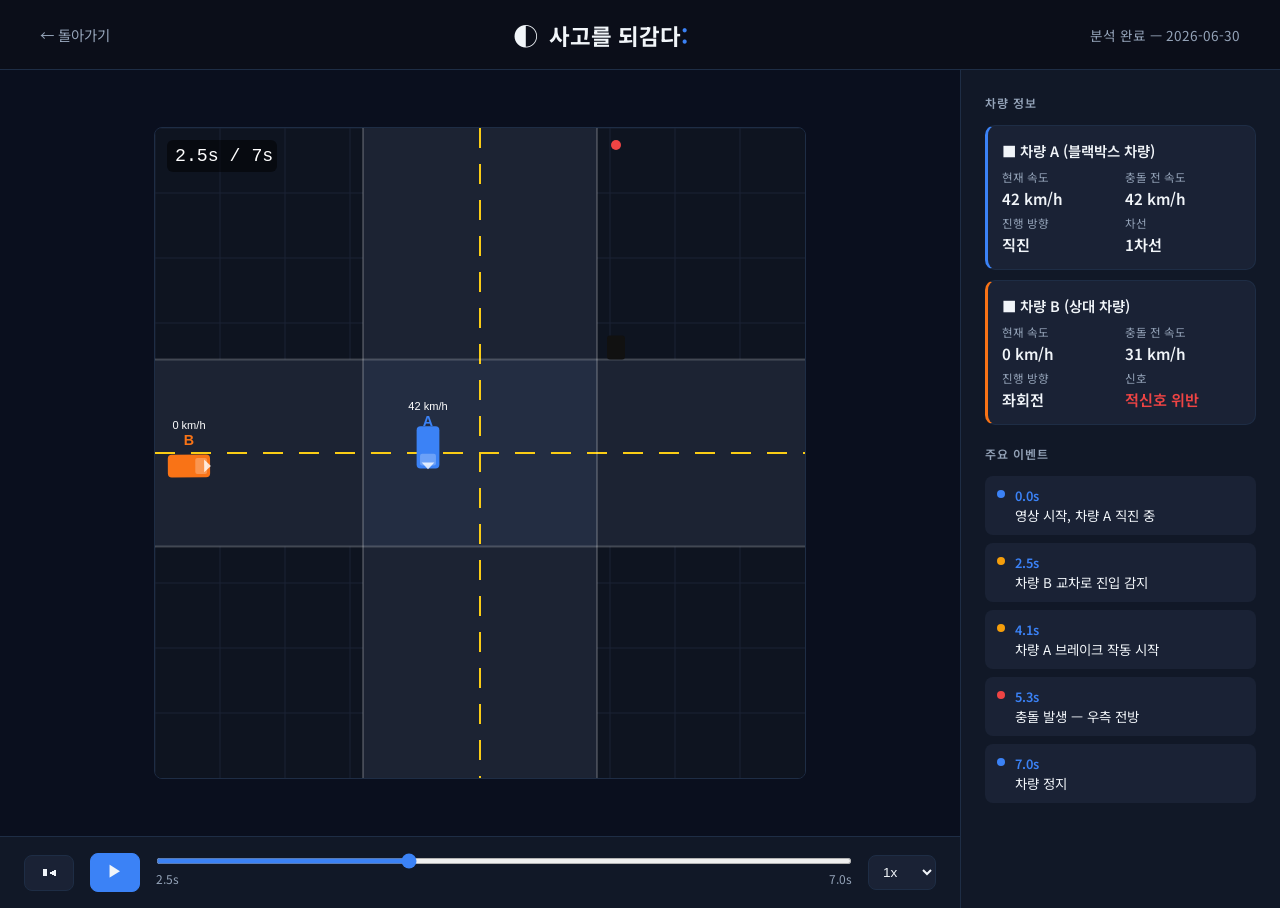
==== simulation.html @ af20b3fb "Add files via upload" ====
<!DOCTYPE html>
<html lang="ko">
<head>
  <meta charset="UTF-8" />
  <meta name="viewport" content="width=device-width, initial-scale=1.0" />
  <title>사고를 되감다: AI 기반 교통사고 재현 시스템</title>
  <link rel="stylesheet" href="style.css" />
</head>
<body>

  <header class="sim-header">
    <a href="index.html" class="back-btn">&#8592; 돌아가기</a>
    <div class="logo">
      <span class="logo-icon">&#9680;</span>
      <span class="logo-text">사고를 되감다<span class="accent">:</span></span>
    </div>
    <span style="color: var(--text2); font-size: 0.85rem;">분석 완료 &mdash; 2026-06-30</span>
  </header>

  <div class="sim-layout">

    <!-- 캔버스 영역 -->
    <div class="sim-canvas-area">
      <div class="sim-canvas-wrap">
        <canvas id="simCanvas"></canvas>
      </div>

      <div class="sim-controls">
        <button class="ctrl-btn" id="rewindBtn" title="처음으로">&#9646;&#9664;</button>
        <button class="ctrl-btn active" id="playBtn" title="재생/일시정지">&#9654;</button>

        <div class="timeline">
          <input type="range" class="timeline-bar" id="timelineBar" min="0" max="100" value="0" />
          <div class="timeline-labels">
            <span id="curTime">0.0s</span>
            <span id="totalTime">7.0s</span>
          </div>
        </div>

        <select class="speed-select" id="speedSelect">
          <option value="0.5">0.5x</option>
          <option value="1" selected>1x</option>
          <option value="2">2x</option>
        </select>
      </div>
    </div>

    <!-- 사이드 패널 -->
    <aside class="sim-panel">

      <div class="panel-section">
        <p class="panel-title">차량 정보</p>

        <div class="vehicle-card car-a">
          <span class="vehicle-label">&#9632; 차량 A (블랙박스 차량)</span>
          <div class="vehicle-stats">
            <div class="stat">
              <span class="stat-key">현재 속도</span>
              <span class="stat-val" id="speedA">0 km/h</span>
            </div>
            <div class="stat">
              <span class="stat-key">충돌 전 속도</span>
              <span class="stat-val">42 km/h</span>
            </div>
            <div class="stat">
              <span class="stat-key">진행 방향</span>
              <span class="stat-val">직진</span>
            </div>
            <div class="stat">
              <span class="stat-key">차선</span>
              <span class="stat-val">1차선</span>
            </div>
          </div>
        </div>

        <div class="vehicle-card car-b">
          <span class="vehicle-label">&#9632; 차량 B (상대 차량)</span>
          <div class="vehicle-stats">
            <div class="stat">
              <span class="stat-key">현재 속도</span>
              <span class="stat-val" id="speedB">0 km/h</span>
            </div>
            <div class="stat">
              <span class="stat-key">충돌 전 속도</span>
              <span class="stat-val">31 km/h</span>
            </div>
            <div class="stat">
              <span class="stat-key">진행 방향</span>
              <span class="stat-val">좌회전</span>
            </div>
            <div class="stat">
              <span class="stat-key">신호</span>
              <span class="stat-val" style="color: #ef4444;">적신호 위반</span>
            </div>
          </div>
        </div>
      </div>

      <div class="panel-section">
        <p class="panel-title">주요 이벤트</p>
        <div class="event-list">
          <div class="event-item">
            <div class="event-dot"></div>
            <div>
              <div class="event-time">0.0s</div>
              <div>영상 시작, 차량 A 직진 중</div>
            </div>
          </div>
          <div class="event-item">
            <div class="event-dot warn"></div>
            <div>
              <div class="event-time">2.5s</div>
              <div>차량 B 교차로 진입 감지</div>
            </div>
          </div>
          <div class="event-item">
            <div class="event-dot warn"></div>
            <div>
              <div class="event-time">4.1s</div>
              <div>차량 A 브레이크 작동 시작</div>
            </div>
          </div>
          <div class="event-item">
            <div class="event-dot danger"></div>
            <div>
              <div class="event-time">5.3s</div>
              <div>충돌 발생 &mdash; 우측 전방</div>
            </div>
          </div>
          <div class="event-item">
            <div class="event-dot"></div>
            <div>
              <div class="event-time">7.0s</div>
              <div>차량 정지</div>
            </div>
          </div>
        </div>
      </div>


    </aside>
  </div>

  <script src="simulation.js"></script>
</body>
</html>
---- style.css ----
@import url('https://fonts.googleapis.com/css2?family=Noto+Sans+KR:wght@300;400;500;700&display=swap');

* {
  margin: 0;
  padding: 0;
  box-sizing: border-box;
}

:root {
  --bg: #0b0e1a;
  --bg2: #111827;
  --bg3: #1a2235;
  --accent: #3b82f6;
  --accent2: #60a5fa;
  --danger: #ef4444;
  --success: #22c55e;
  --text: #f1f5f9;
  --text2: #94a3b8;
  --border: #1e2d45;
  --radius: 14px;
}

body {
  font-family: 'Noto Sans KR', sans-serif;
  background: var(--bg);
  color: var(--text);
  min-height: 100vh;
}

/* ─── Header ─── */
.header {
  display: flex;
  align-items: center;
  justify-content: space-between;
  padding: 20px 60px;
  border-bottom: 1px solid var(--border);
  position: sticky;
  top: 0;
  background: rgba(11, 14, 26, 0.9);
  backdrop-filter: blur(12px);
  z-index: 100;
}

.logo {
  display: flex;
  align-items: center;
  gap: 10px;
  font-size: 1.4rem;
  font-weight: 700;
}

.logo-icon {
  font-size: 1.6rem;
}

.accent {
  color: var(--accent);
}

nav {
  display: flex;
  gap: 32px;
}

nav a {
  color: var(--text2);
  text-decoration: none;
  font-size: 0.9rem;
  transition: color 0.2s;
}

nav a:hover {
  color: var(--text);
}

/* ─── Hero ─── */
.hero {
  text-align: center;
  padding: 80px 20px 40px;
}

.hero h1 {
  font-size: 3rem;
  font-weight: 700;
  line-height: 1.3;
  margin-bottom: 16px;
}

.subtitle {
  color: var(--text2);
  font-size: 1.1rem;
  max-width: 500px;
  margin: 0 auto;
  line-height: 1.6;
}

/* ─── Upload ─── */
.upload-section {
  max-width: 700px;
  margin: 40px auto;
  padding: 0 20px;
  display: flex;
  flex-direction: column;
  gap: 20px;
}

.upload-card {
  background: var(--bg2);
  border: 1px solid var(--border);
  border-radius: var(--radius);
  overflow: hidden;
}

.upload-area {
  display: flex;
  flex-direction: column;
  align-items: center;
  justify-content: center;
  padding: 60px 40px;
  cursor: pointer;
  border: 2px dashed var(--border);
  margin: 16px;
  border-radius: 10px;
  transition: all 0.2s;
  gap: 10px;
}

.upload-area:hover,
.upload-area.drag-over {
  border-color: var(--accent);
  background: rgba(59, 130, 246, 0.05);
}

.upload-icon {
  font-size: 3rem;
  margin-bottom: 8px;
}

.upload-title {
  font-size: 1.1rem;
  font-weight: 500;
}

.upload-sub {
  color: var(--text2);
  font-size: 0.9rem;
}

.upload-format {
  color: var(--text2);
  font-size: 0.8rem;
  margin-top: 4px;
}

.file-preview {
  padding: 20px;
  display: flex;
  flex-direction: column;
  gap: 16px;
}

.file-info {
  display: flex;
  align-items: center;
  gap: 14px;
  padding: 14px 16px;
  background: var(--bg3);
  border-radius: 10px;
}

.file-icon {
  font-size: 1.6rem;
}

.file-name {
  font-weight: 500;
  font-size: 0.95rem;
  word-break: break-all;
}

.file-size {
  color: var(--text2);
  font-size: 0.82rem;
  margin-top: 2px;
}

.remove-btn {
  margin-left: auto;
  background: none;
  border: none;
  color: var(--text2);
  cursor: pointer;
  font-size: 1.1rem;
  padding: 4px 8px;
  border-radius: 6px;
  transition: background 0.2s;
}

.remove-btn:hover {
  background: rgba(239, 68, 68, 0.15);
  color: var(--danger);
}

.video-preview {
  width: 100%;
  border-radius: 8px;
  background: #000;
  max-height: 300px;
}

/* ─── Options ─── */
.options-row {
  display: flex;
  gap: 20px;
  flex-wrap: wrap;
}

.option-label {
  display: flex;
  align-items: center;
  gap: 8px;
  cursor: pointer;
  color: var(--text2);
  font-size: 0.9rem;
  user-select: none;
}

.option-label input {
  accent-color: var(--accent);
  width: 16px;
  height: 16px;
}

/* ─── Analyze Button ─── */
.analyze-btn {
  width: 100%;
  padding: 18px;
  border-radius: var(--radius);
  border: none;
  background: var(--bg3);
  color: var(--text2);
  font-size: 1rem;
  font-family: 'Noto Sans KR', sans-serif;
  font-weight: 500;
  cursor: not-allowed;
  transition: all 0.3s;
}

.analyze-btn.ready {
  background: var(--accent);
  color: #fff;
  cursor: pointer;
  box-shadow: 0 0 30px rgba(59, 130, 246, 0.4);
}

.analyze-btn.ready:hover {
  background: var(--accent2);
  transform: translateY(-2px);
  box-shadow: 0 0 40px rgba(59, 130, 246, 0.6);
}

/* ─── Loading ─── */
.loading-section {
  display: flex;
  justify-content: center;
  align-items: center;
  padding: 60px 20px;
}

.loading-card {
  background: var(--bg2);
  border: 1px solid var(--border);
  border-radius: var(--radius);
  padding: 50px 60px;
  text-align: center;
  max-width: 500px;
  width: 100%;
  display: flex;
  flex-direction: column;
  gap: 16px;
  align-items: center;
}

.spinner {
  width: 56px;
  height: 56px;
  border: 4px solid var(--border);
  border-top-color: var(--accent);
  border-radius: 50%;
  animation: spin 0.9s linear infinite;
  margin-bottom: 8px;
}

@keyframes spin {
  to { transform: rotate(360deg); }
}

.loading-card h2 {
  font-size: 1.2rem;
  font-weight: 500;
}

.loading-card p {
  color: var(--text2);
  font-size: 0.9rem;
}

.progress-bar {
  width: 100%;
  height: 6px;
  background: var(--border);
  border-radius: 999px;
  overflow: hidden;
  margin-top: 8px;
}

.progress-fill {
  height: 100%;
  background: var(--accent);
  border-radius: 999px;
  transition: width 0.1s linear;
  width: 0%;
}

.progress-text {
  font-size: 0.85rem;
  color: var(--accent);
  font-weight: 600;
}

/* ─── Features ─── */
.features {
  display: flex;
  justify-content: center;
  gap: 24px;
  padding: 60px 40px;
  flex-wrap: wrap;
}

.feature-card {
  background: var(--bg2);
  border: 1px solid var(--border);
  border-radius: var(--radius);
  padding: 32px 28px;
  width: 220px;
  text-align: center;
  transition: border-color 0.2s, transform 0.2s;
}

.feature-card:hover {
  border-color: var(--accent);
  transform: translateY(-4px);
}

.feature-icon {
  font-size: 2.2rem;
  margin-bottom: 14px;
}

.feature-card h3 {
  font-size: 1rem;
  font-weight: 600;
  margin-bottom: 8px;
}

.feature-card p {
  color: var(--text2);
  font-size: 0.85rem;
  line-height: 1.6;
}

/* ─── Footer ─── */
.footer {
  text-align: center;
  padding: 30px;
  color: var(--text2);
  font-size: 0.85rem;
  border-top: 1px solid var(--border);
  margin-top: 40px;
}

/* ─── Simulation Page ─── */
.sim-header {
  display: flex;
  align-items: center;
  justify-content: space-between;
  padding: 16px 40px;
  border-bottom: 1px solid var(--border);
  background: rgba(11, 14, 26, 0.95);
}

.back-btn {
  display: flex;
  align-items: center;
  gap: 8px;
  color: var(--text2);
  text-decoration: none;
  font-size: 0.9rem;
  transition: color 0.2s;
}

.back-btn:hover {
  color: var(--text);
}

.sim-layout {
  display: grid;
  grid-template-columns: 1fr 320px;
  height: calc(100vh - 62px);
}

.sim-canvas-area {
  display: flex;
  flex-direction: column;
  background: #0a0f1e;
  position: relative;
}

.sim-canvas-wrap {
  flex: 1;
  display: flex;
  align-items: center;
  justify-content: center;
  overflow: hidden;
}

#simCanvas {
  border: 1px solid var(--border);
  border-radius: 8px;
}

.sim-controls {
  padding: 16px 24px;
  background: var(--bg2);
  border-top: 1px solid var(--border);
  display: flex;
  align-items: center;
  gap: 16px;
}

.ctrl-btn {
  background: var(--bg3);
  border: 1px solid var(--border);
  color: var(--text);
  padding: 8px 16px;
  border-radius: 8px;
  cursor: pointer;
  font-size: 1rem;
  transition: background 0.2s;
}

.ctrl-btn:hover {
  background: var(--accent);
  border-color: var(--accent);
}

.ctrl-btn.active {
  background: var(--accent);
  border-color: var(--accent);
}

.timeline {
  flex: 1;
  display: flex;
  flex-direction: column;
  gap: 6px;
}

.timeline-bar {
  width: 100%;
  height: 6px;
  accent-color: var(--accent);
  cursor: pointer;
}

.timeline-labels {
  display: flex;
  justify-content: space-between;
  font-size: 0.75rem;
  color: var(--text2);
}

.speed-select {
  background: var(--bg3);
  border: 1px solid var(--border);
  color: var(--text);
  padding: 8px 10px;
  border-radius: 8px;
  font-size: 0.85rem;
  cursor: pointer;
}

/* ─── Side Panel ─── */
.sim-panel {
  background: var(--bg2);
  border-left: 1px solid var(--border);
  overflow-y: auto;
  padding: 24px;
  display: flex;
  flex-direction: column;
  gap: 20px;
}

.panel-title {
  font-size: 0.75rem;
  font-weight: 600;
  color: var(--text2);
  text-transform: uppercase;
  letter-spacing: 0.08em;
  margin-bottom: 4px;
}

.panel-section {
  display: flex;
  flex-direction: column;
  gap: 10px;
}

.vehicle-card {
  background: var(--bg3);
  border: 1px solid var(--border);
  border-radius: 10px;
  padding: 14px;
  display: flex;
  flex-direction: column;
  gap: 8px;
  border-left: 3px solid transparent;
}

.vehicle-card.car-a {
  border-left-color: #3b82f6;
}

.vehicle-card.car-b {
  border-left-color: #f97316;
}

.vehicle-label {
  font-weight: 600;
  font-size: 0.9rem;
}

.vehicle-stats {
  display: grid;
  grid-template-columns: 1fr 1fr;
  gap: 6px;
}

.stat {
  display: flex;
  flex-direction: column;
  gap: 2px;
}

.stat-key {
  font-size: 0.72rem;
  color: var(--text2);
}

.stat-val {
  font-size: 0.95rem;
  font-weight: 600;
}

.event-list {
  display: flex;
  flex-direction: column;
  gap: 8px;
}

.event-item {
  display: flex;
  align-items: flex-start;
  gap: 10px;
  padding: 10px 12px;
  background: var(--bg3);
  border-radius: 8px;
  font-size: 0.84rem;
}

.event-time {
  color: var(--accent);
  font-weight: 600;
  white-space: nowrap;
  font-size: 0.8rem;
}

.event-dot {
  width: 8px;
  height: 8px;
  border-radius: 50%;
  background: var(--accent);
  margin-top: 4px;
  flex-shrink: 0;
}

.event-dot.warn {
  background: #f59e0b;
}

.event-dot.danger {
  background: var(--danger);
}

.summary-grid {
  display: grid;
  grid-template-columns: 1fr 1fr;
  gap: 10px;
}

.summary-item {
  background: var(--bg3);
  border-radius: 8px;
  padding: 12px;
  display: flex;
  flex-direction: column;
  gap: 4px;
}

.summary-key {
  font-size: 0.72rem;
  color: var(--text2);
}

.summary-val {
  font-size: 1.1rem;
  font-weight: 700;
  color: var(--accent);
}

.export-btn {
  width: 100%;
  padding: 12px;
  border-radius: 10px;
  border: 1px solid var(--accent);
  background: rgba(59, 130, 246, 0.1);
  color: var(--accent);
  font-size: 0.9rem;
  font-family: 'Noto Sans KR', sans-serif;
  font-weight: 500;
  cursor: pointer;
  transition: all 0.2s;
}

.export-btn:hover {
  background: var(--accent);
  color: #fff;
}
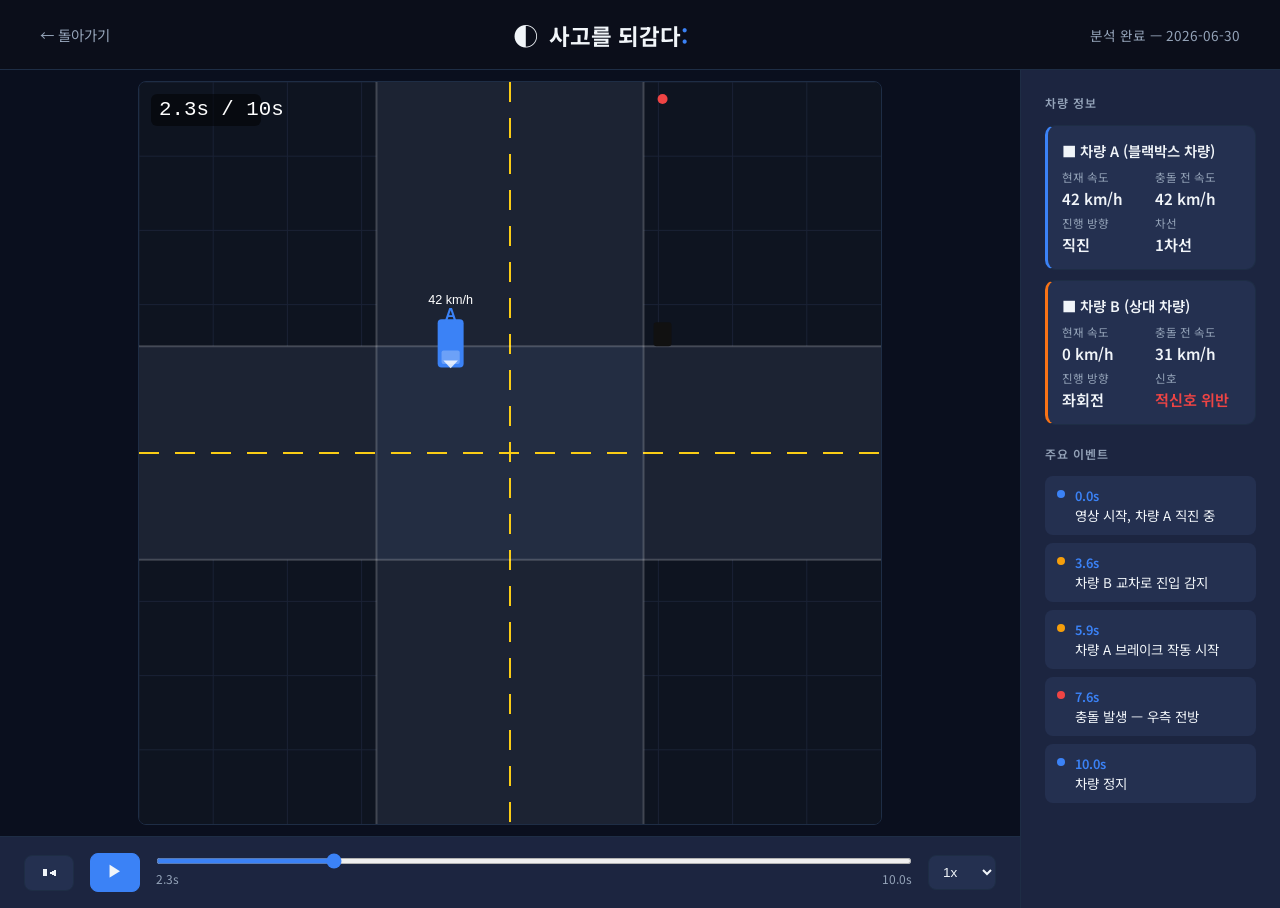
==== commit 204adcb6: "시뮬레이션 시간 10초로 조정" ====
--- a/simulation.html
+++ b/simulation.html
@@ -33,7 +33,7 @@
           <input type="range" class="timeline-bar" id="timelineBar" min="0" max="100" value="0" />
           <div class="timeline-labels">
             <span id="curTime">0.0s</span>
-            <span id="totalTime">7.0s</span>
+            <span id="totalTime">10.0s</span>
           </div>
         </div>
 
@@ -109,28 +109,28 @@
           <div class="event-item">
             <div class="event-dot warn"></div>
             <div>
-              <div class="event-time">2.5s</div>
+              <div class="event-time">3.6s</div>
               <div>차량 B 교차로 진입 감지</div>
             </div>
           </div>
           <div class="event-item">
             <div class="event-dot warn"></div>
             <div>
-              <div class="event-time">4.1s</div>
+              <div class="event-time">5.9s</div>
               <div>차량 A 브레이크 작동 시작</div>
             </div>
           </div>
           <div class="event-item">
             <div class="event-dot danger"></div>
             <div>
-              <div class="event-time">5.3s</div>
+              <div class="event-time">7.6s</div>
               <div>충돌 발생 &mdash; 우측 전방</div>
             </div>
           </div>
           <div class="event-item">
             <div class="event-dot"></div>
             <div>
-              <div class="event-time">7.0s</div>
+              <div class="event-time">10.0s</div>
               <div>차량 정지</div>
             </div>
           </div>
--- a/style.css
+++ b/style.css
@@ -7,9 +7,9 @@
 }
 
 :root {
-  --bg: #0b0e1a;
-  --bg2: #111827;
-  --bg3: #1a2235;
+  --bg: #151c2e;
+  --bg2: #1c2540;
+  --bg3: #243050;
   --accent: #3b82f6;
   --accent2: #60a5fa;
   --danger: #ef4444;
@@ -405,7 +405,7 @@
 
 .sim-layout {
   display: grid;
-  grid-template-columns: 1fr 320px;
+  grid-template-columns: 1fr 260px;
   height: calc(100vh - 62px);
 }
 
